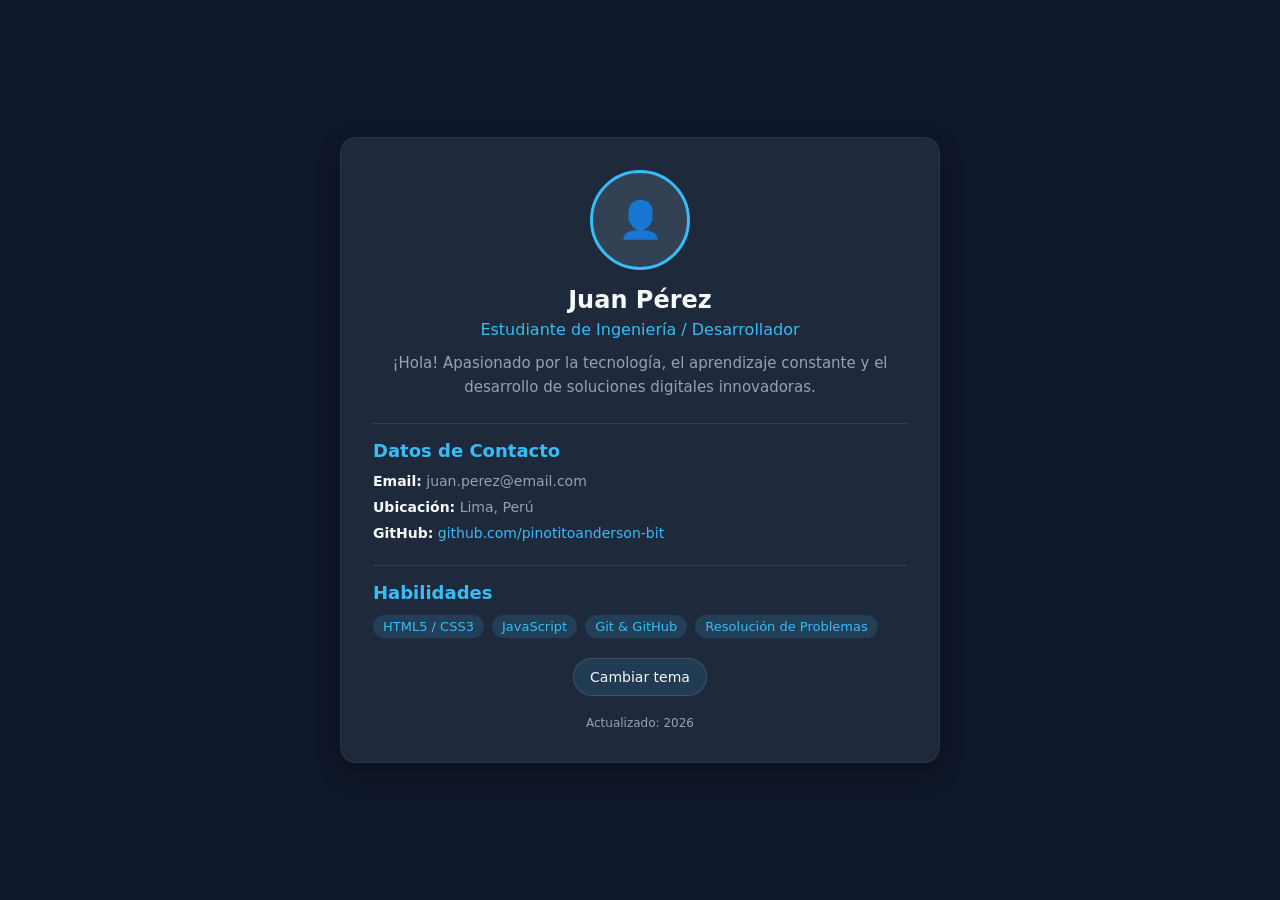
==== index.html @ be680703 "Add index page for GitHub Pages Co-authored-by: Copilot <223556219+Copilot@users.noreply.github.com>" ====
<!DOCTYPE html>
<html lang="es">
<head>
  <meta charset="UTF-8">
  <meta name="viewport" content="width=device-width, initial-scale=1.0">
  <title>Mi Perfil Personal</title>
  <link rel="stylesheet" href="css/styles.css">
</head>
<body>

  <main class="container">
    <header class="header">
      <div class="avatar">👤</div>
      <h1>Juan Pérez</h1>
      <p class="profession">Estudiante de Ingeniería / Desarrollador</p>
      <p class="bio">
        ¡Hola! Apasionado por la tecnología, el aprendizaje constante y el desarrollo de soluciones digitales innovadoras.
      </p>
    </header>

    <section class="section">
      <h2>Datos de Contacto</h2>
      <ul class="info-list">
        <li><strong>Email:</strong> juan.perez@email.com</li>
        <li><strong>Ubicación:</strong> Lima, Perú</li>
        <li><strong>GitHub:</strong> <a href="https://github.com/pinotitoanderson-bit" target="_blank" rel="noopener noreferrer">github.com/pinotitoanderson-bit</a></li>
      </ul>
    </section>

    <section class="section">
      <h2>Habilidades</h2>
      <div class="badges">
        <span class="badge">HTML5 / CSS3</span>
        <span class="badge">JavaScript</span>
        <span class="badge">Git &amp; GitHub</span>
        <span class="badge">Resolución de Problemas</span>
      </div>
    </section>

    <div class="actions">
      <button id="themeToggle" class="theme-toggle" type="button">Cambiar tema</button>
    </div>

    <p class="footer-note">Actualizado: <span id="year"></span></p>
  </main>

  <script src="js/script.js"></script>

</body>
</html>
---- css/styles.css ----
:root {
  --bg: #0f172a;
  --card-bg: #1e293b;
  --text: #f8fafc;
  --text-muted: #94a3b8;
  --accent: #38bdf8;
}

* {
  box-sizing: border-box;
  margin: 0;
  padding: 0;
  font-family: system-ui, -apple-system, BlinkMacSystemFont, 'Segoe UI', Roboto, sans-serif;
}

body {
  background-color: var(--bg);
  color: var(--text);
  display: flex;
  justify-content: center;
  align-items: center;
  min-height: 100vh;
  padding: 20px;
}

.container {
  background: var(--card-bg);
  border-radius: 16px;
  max-width: 600px;
  width: 100%;
  padding: 32px;
  box-shadow: 0 10px 25px rgba(0, 0, 0, 0.3);
  border: 1px solid rgba(255, 255, 255, 0.05);
}

.header {
  text-align: center;
  margin-bottom: 24px;
}

.avatar {
  width: 100px;
  height: 100px;
  border-radius: 50%;
  background: #334155;
  display: flex;
  align-items: center;
  justify-content: center;
  font-size: 36px;
  margin: 0 auto 16px;
  border: 3px solid var(--accent);
}

h1 {
  font-size: 24px;
  margin-bottom: 6px;
}

.profession {
  color: var(--accent);
  font-weight: 500;
  margin-bottom: 12px;
}

.bio {
  color: var(--text-muted);
  line-height: 1.6;
  font-size: 15px;
}

.section {
  margin-top: 24px;
  border-top: 1px solid rgba(255, 255, 255, 0.1);
  padding-top: 16px;
}

h2 {
  font-size: 18px;
  margin-bottom: 12px;
  color: var(--accent);
}

.info-list {
  list-style: none;
  display: grid;
  gap: 10px;
}

.info-list li {
  color: var(--text-muted);
  font-size: 14px;
}

.info-list strong {
  color: var(--text);
}

.info-list a {
  color: var(--accent);
  text-decoration: none;
}

.info-list a:hover,
.info-list a:focus-visible {
  text-decoration: underline;
}

.badges {
  display: flex;
  flex-wrap: wrap;
  gap: 8px;
  margin-top: 8px;
}

.badge {
  background: rgba(56, 189, 248, 0.15);
  color: var(--accent);
  padding: 4px 10px;
  border-radius: 20px;
  font-size: 13px;
}

.actions {
  display: flex;
  justify-content: center;
  margin-top: 20px;
}

.theme-toggle {
  border: 1px solid rgba(255, 255, 255, 0.12);
  background: rgba(56, 189, 248, 0.12);
  color: var(--text);
  border-radius: 999px;
  padding: 10px 16px;
  font-size: 14px;
  cursor: pointer;
  transition: transform 0.2s ease, background 0.2s ease;
}

.theme-toggle:hover {
  transform: translateY(-1px);
  background: rgba(56, 189, 248, 0.2);
}

body.light-theme {
  --bg: #e2e8f0;
  --card-bg: #f8fafc;
  --text: #0f172a;
  --text-muted: #475569;
  --accent: #0284c7;
}

.footer-note {
  margin-top: 20px;
  text-align: center;
  color: var(--text-muted);
  font-size: 12px;
}

@media (max-width: 480px) {
  .container {
    padding: 24px 20px;
  }
}
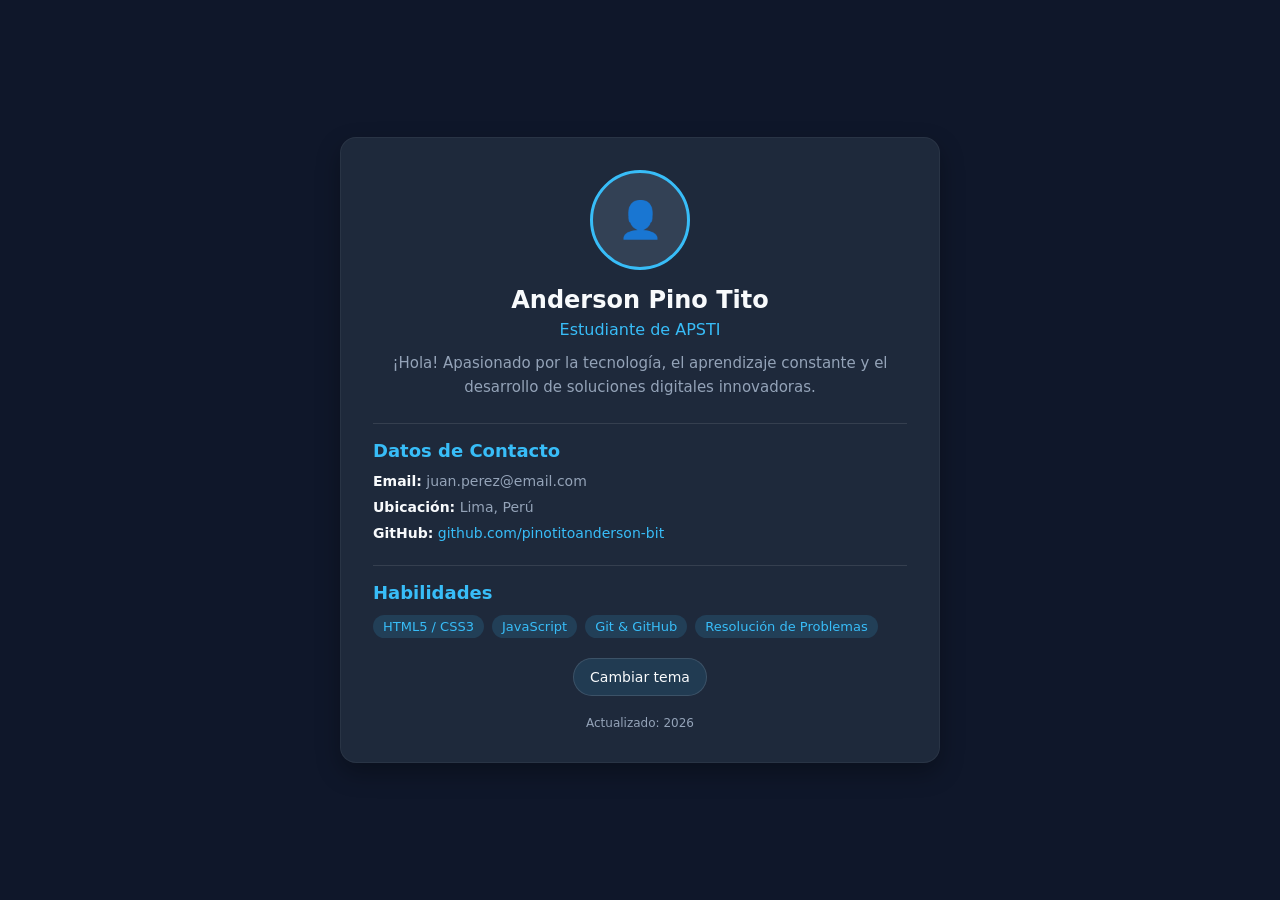
==== commit b3bf3ac1: "Update profile name and program Co-authored-by: Copilot <223556219+Copilot@users.noreply.github.com>" ====
--- a/index.html
+++ b/index.html
@@ -3,7 +3,7 @@
 <head>
   <meta charset="UTF-8">
   <meta name="viewport" content="width=device-width, initial-scale=1.0">
-  <title>Mi Perfil Personal</title>
+  <title>Anderson Pino Tito | Perfil Personal</title>
   <link rel="stylesheet" href="css/styles.css">
 </head>
 <body>
@@ -11,8 +11,8 @@
   <main class="container">
     <header class="header">
       <div class="avatar">👤</div>
-      <h1>Juan Pérez</h1>
-      <p class="profession">Estudiante de Ingeniería / Desarrollador</p>
+      <h1>Anderson Pino Tito</h1>
+      <p class="profession">Estudiante de APSTI</p>
       <p class="bio">
         ¡Hola! Apasionado por la tecnología, el aprendizaje constante y el desarrollo de soluciones digitales innovadoras.
       </p>
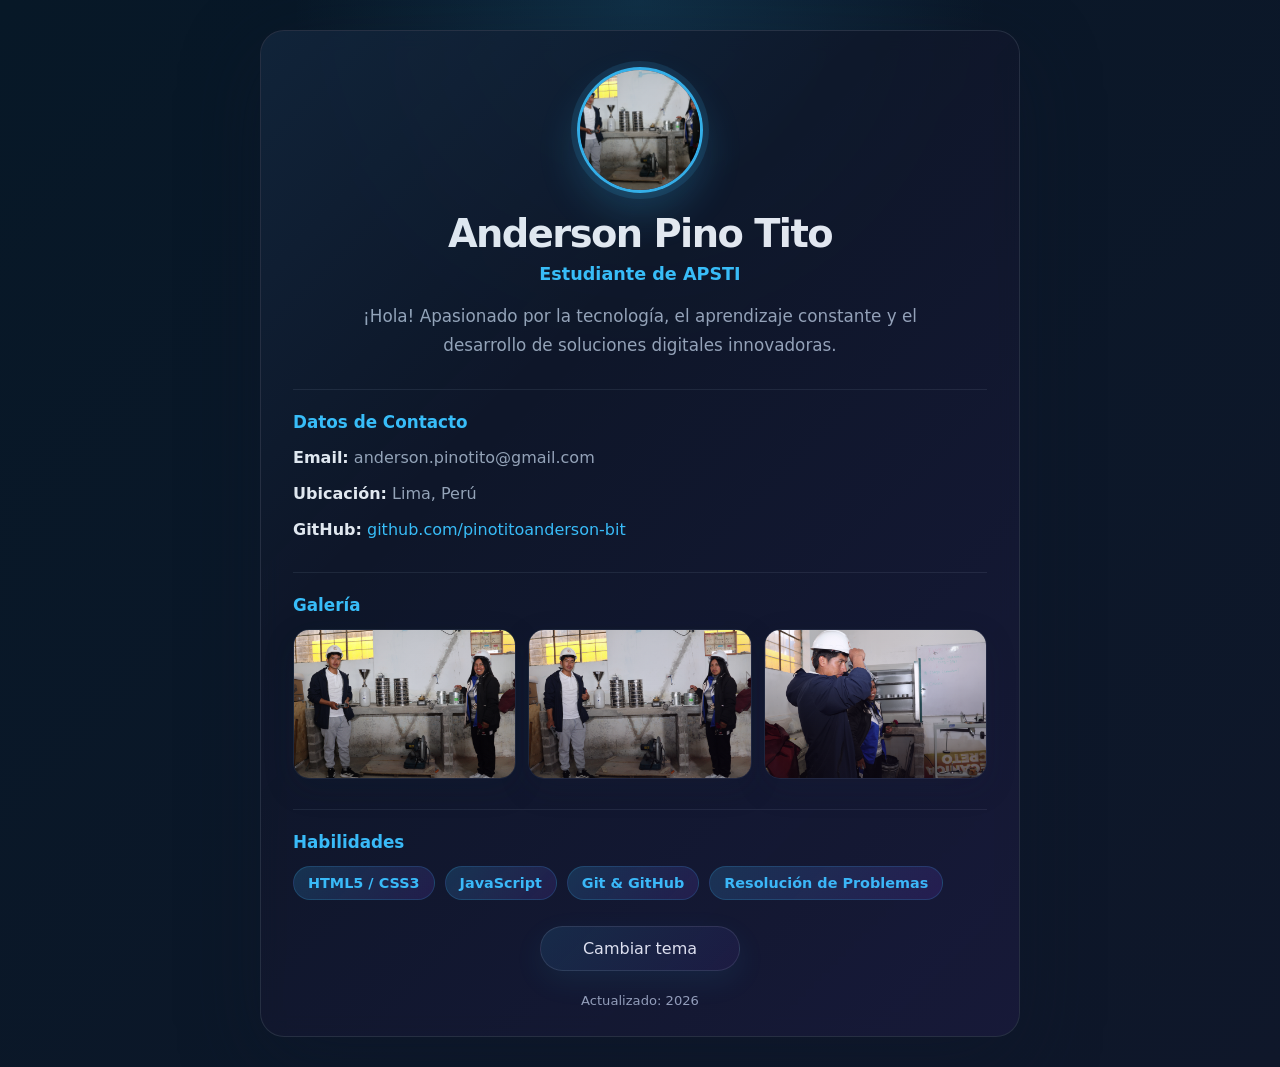
==== commit f7b3dfb3: "Update portfolio photos and styling Co-authored-by: Copilot <223556219+Copilot@users.noreply.github." ====
--- a/index.html
+++ b/index.html
@@ -10,7 +10,9 @@
 
   <main class="container">
     <header class="header">
-      <div class="avatar">👤</div>
+      <div class="avatar">
+        <img src="fotos/846A9989.JPG" alt="Anderson Pino Tito" />
+      </div>
       <h1>Anderson Pino Tito</h1>
       <p class="profession">Estudiante de APSTI</p>
       <p class="bio">
@@ -21,10 +23,19 @@
     <section class="section">
       <h2>Datos de Contacto</h2>
       <ul class="info-list">
-        <li><strong>Email:</strong> juan.perez@email.com</li>
+        <li><strong>Email:</strong> anderson.pinotito@gmail.com</li>
         <li><strong>Ubicación:</strong> Lima, Perú</li>
         <li><strong>GitHub:</strong> <a href="https://github.com/pinotitoanderson-bit" target="_blank" rel="noopener noreferrer">github.com/pinotitoanderson-bit</a></li>
       </ul>
+    </section>
+
+    <section class="section">
+      <h2>Galería</h2>
+      <div class="gallery">
+        <img src="fotos/846A9989.JPG" alt="Foto 1" />
+        <img src="fotos/846A9988.JPG" alt="Foto 2" />
+        <img src="fotos/846A9975.JPG" alt="Foto 3" />
+      </div>
     </section>
 
     <section class="section">
--- a/css/styles.css
+++ b/css/styles.css
@@ -1,9 +1,13 @@
 :root {
-  --bg: #0f172a;
-  --card-bg: #1e293b;
-  --text: #f8fafc;
+  --bg: #071827;
+  --bg-2: #0f172a;
+  --card-bg: rgba(15, 23, 42, 0.8);
+  --card-border: rgba(148, 163, 184, 0.18);
+  --text: #e2e8f0;
   --text-muted: #94a3b8;
   --accent: #38bdf8;
+  --accent-2: #7c3aed;
+  --shadow: rgba(15, 23, 42, 0.4);
 }
 
 * {
@@ -14,151 +18,232 @@
 }
 
 body {
-  background-color: var(--bg);
+  background:
+    radial-gradient(circle at top, rgba(56, 189, 248, 0.15), transparent 28%),
+    linear-gradient(135deg, var(--bg) 0%, var(--bg-2) 100%);
   color: var(--text);
   display: flex;
   justify-content: center;
   align-items: center;
   min-height: 100vh;
-  padding: 20px;
+  padding: 30px 18px;
 }
 
 .container {
+  position: relative;
   background: var(--card-bg);
-  border-radius: 16px;
-  max-width: 600px;
+  border: 1px solid var(--card-border);
+  border-radius: 24px;
+  max-width: 760px;
   width: 100%;
-  padding: 32px;
-  box-shadow: 0 10px 25px rgba(0, 0, 0, 0.3);
-  border: 1px solid rgba(255, 255, 255, 0.05);
+  padding: 36px 32px 28px;
+  box-shadow: 0 24px 80px var(--shadow);
+  backdrop-filter: blur(10px);
+  overflow: hidden;
+}
+
+.container::before {
+  content: "";
+  position: absolute;
+  inset: 0;
+  background: linear-gradient(135deg, rgba(56, 189, 248, 0.08), transparent 35%, rgba(124, 58, 237, 0.08));
+  pointer-events: none;
 }
 
 .header {
   text-align: center;
-  margin-bottom: 24px;
+  margin-bottom: 10px;
 }
 
 .avatar {
-  width: 100px;
-  height: 100px;
+  width: 126px;
+  height: 126px;
   border-radius: 50%;
-  background: #334155;
+  background: linear-gradient(135deg, rgba(56, 189, 248, 0.3), rgba(124, 58, 237, 0.2));
   display: flex;
   align-items: center;
   justify-content: center;
-  font-size: 36px;
-  margin: 0 auto 16px;
-  border: 3px solid var(--accent);
+  overflow: hidden;
+  margin: 0 auto 18px;
+  border: 3px solid rgba(56, 189, 248, 0.9);
+  box-shadow: 0 0 0 6px rgba(56, 189, 248, 0.12), 0 20px 40px rgba(56, 189, 248, 0.2);
+  animation: float 6s ease-in-out infinite;
+}
+
+.avatar img {
+  width: 100%;
+  height: 100%;
+  object-fit: cover;
+  display: block;
 }
 
 h1 {
-  font-size: 24px;
-  margin-bottom: 6px;
+  font-size: clamp(2rem, 3vw, 3rem);
+  margin-bottom: 8px;
+  letter-spacing: -0.04em;
+  font-weight: 800;
 }
 
 .profession {
   color: var(--accent);
-  font-weight: 500;
-  margin-bottom: 12px;
+  font-weight: 700;
+  margin-bottom: 18px;
+  font-size: 1.1rem;
 }
 
 .bio {
   color: var(--text-muted);
-  line-height: 1.6;
-  font-size: 15px;
+  line-height: 1.7;
+  font-size: 1.05rem;
+  max-width: 620px;
+  margin: 0 auto;
 }
 
 .section {
-  margin-top: 24px;
-  border-top: 1px solid rgba(255, 255, 255, 0.1);
-  padding-top: 16px;
+  margin-top: 30px;
+  border-top: 1px solid rgba(148, 163, 184, 0.12);
+  padding-top: 22px;
 }
 
 h2 {
-  font-size: 18px;
-  margin-bottom: 12px;
-  color: var(--accent);
+  font-size: 1.05rem;
+  margin-bottom: 14px;
+  color: var(--accent);
+  font-weight: 800;
 }
 
 .info-list {
   list-style: none;
   display: grid;
-  gap: 10px;
+  gap: 12px;
 }
 
 .info-list li {
   color: var(--text-muted);
-  font-size: 14px;
+  font-size: 1rem;
+  line-height: 1.5;
 }
 
 .info-list strong {
   color: var(--text);
+  font-weight: 700;
 }
 
 .info-list a {
   color: var(--accent);
   text-decoration: none;
+  transition: opacity 0.2s ease;
 }
 
 .info-list a:hover,
 .info-list a:focus-visible {
+  opacity: 0.85;
   text-decoration: underline;
 }
 
+.gallery {
+  display: grid;
+  grid-template-columns: repeat(3, minmax(0, 1fr));
+  gap: 12px;
+  margin-top: 14px;
+}
+
+.gallery img {
+  width: 100%;
+  height: 150px;
+  object-fit: cover;
+  border-radius: 16px;
+  border: 1px solid rgba(148, 163, 184, 0.1);
+  box-shadow: 0 10px 30px rgba(15, 23, 42, 0.2);
+  transition: transform 0.25s ease, box-shadow 0.25s ease;
+}
+
+.gallery img:hover {
+  transform: translateY(-4px) scale(1.01);
+  box-shadow: 0 18px 35px rgba(56, 189, 248, 0.18);
+}
+
+@keyframes float {
+  0%, 100% {
+    transform: translateY(0px);
+  }
+  50% {
+    transform: translateY(-8px);
+  }
+}
+
 .badges {
   display: flex;
   flex-wrap: wrap;
-  gap: 8px;
+  gap: 10px;
   margin-top: 8px;
 }
 
 .badge {
-  background: rgba(56, 189, 248, 0.15);
-  color: var(--accent);
-  padding: 4px 10px;
-  border-radius: 20px;
-  font-size: 13px;
+  background: linear-gradient(135deg, rgba(56, 189, 248, 0.18), rgba(124, 58, 237, 0.15));
+  color: var(--accent);
+  padding: 8px 14px;
+  border-radius: 999px;
+  font-size: 0.9rem;
+  border: 1px solid rgba(56, 189, 248, 0.18);
+  font-weight: 600;
 }
 
 .actions {
   display: flex;
   justify-content: center;
-  margin-top: 20px;
+  margin-top: 26px;
 }
 
 .theme-toggle {
-  border: 1px solid rgba(255, 255, 255, 0.12);
-  background: rgba(56, 189, 248, 0.12);
+  border: 1px solid rgba(148, 163, 184, 0.18);
+  background: linear-gradient(135deg, rgba(56, 189, 248, 0.12), rgba(124, 58, 237, 0.08));
   color: var(--text);
   border-radius: 999px;
-  padding: 10px 16px;
-  font-size: 14px;
+  padding: 12px 22px;
+  font-size: 1rem;
   cursor: pointer;
-  transition: transform 0.2s ease, background 0.2s ease;
+  min-width: 200px;
+  transition: transform 0.2s ease, box-shadow 0.2s ease, border-color 0.2s ease;
+  box-shadow: 0 10px 30px rgba(56, 189, 248, 0.08);
 }
 
 .theme-toggle:hover {
-  transform: translateY(-1px);
-  background: rgba(56, 189, 248, 0.2);
+  transform: translateY(-2px);
+  border-color: rgba(56, 189, 248, 0.3);
+  box-shadow: 0 16px 35px rgba(56, 189, 248, 0.12);
 }
 
 body.light-theme {
-  --bg: #e2e8f0;
-  --card-bg: #f8fafc;
+  --bg: #dfeaf6;
+  --bg-2: #edf6ff;
+  --card-bg: rgba(248, 250, 252, 0.8);
+  --card-border: rgba(15, 23, 42, 0.07);
   --text: #0f172a;
   --text-muted: #475569;
-  --accent: #0284c7;
+  --accent: #0ea5e9;
+  --accent-2: #7c3aed;
+  --shadow: rgba(15, 23, 42, 0.08);
 }
 
 .footer-note {
-  margin-top: 20px;
+  margin-top: 22px;
   text-align: center;
   color: var(--text-muted);
-  font-size: 12px;
-}
-
-@media (max-width: 480px) {
+  font-size: 0.82rem;
+}
+
+@media (max-width: 640px) {
   .container {
-    padding: 24px 20px;
-  }
-}
+    padding: 28px 22px 22px;
+  }
+
+  .gallery {
+    grid-template-columns: 1fr;
+  }
+
+  .avatar {
+    width: 110px;
+    height: 110px;
+  }
+}
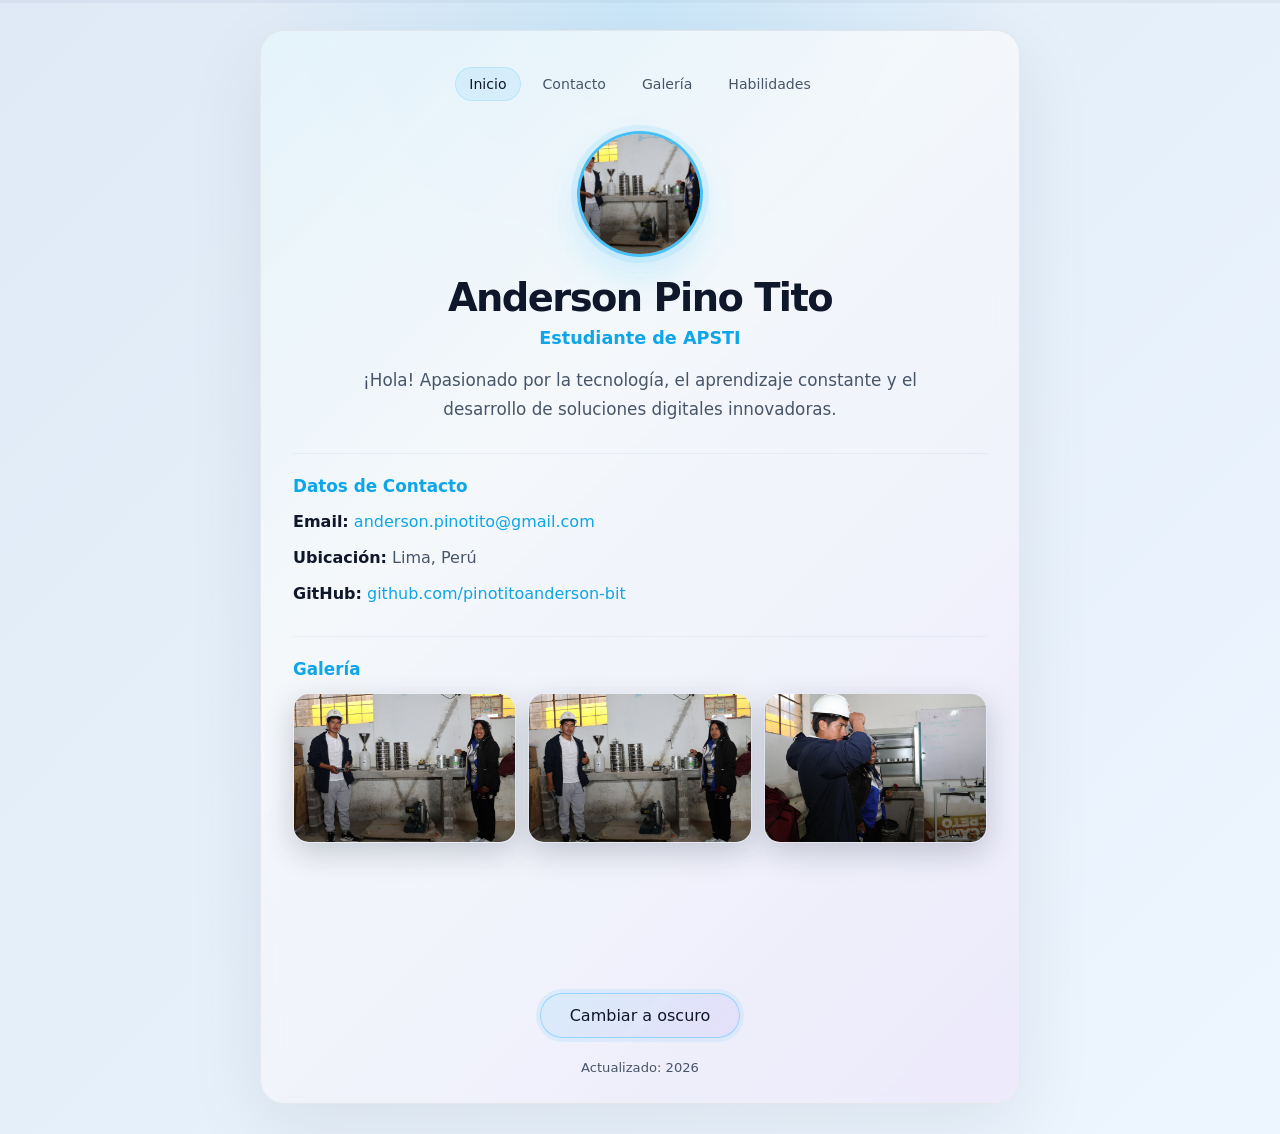
==== commit a3c8784c: "Make portfolio more interactive Co-authored-by: Copilot <223556219+Copilot@users.noreply.github.com>" ====
--- a/index.html
+++ b/index.html
@@ -8,8 +8,19 @@
 </head>
 <body>
 
+  <div class="scroll-progress" aria-hidden="true">
+    <span id="scrollProgress"></span>
+  </div>
+
   <main class="container">
-    <header class="header">
+    <nav class="site-nav" aria-label="Navegación principal">
+      <a href="#inicio">Inicio</a>
+      <a href="#contacto">Contacto</a>
+      <a href="#galeria">Galería</a>
+      <a href="#habilidades">Habilidades</a>
+    </nav>
+
+    <header class="header reveal" id="inicio">
       <div class="avatar">
         <img src="fotos/846A9989.JPG" alt="Anderson Pino Tito" />
       </div>
@@ -20,25 +31,31 @@
       </p>
     </header>
 
-    <section class="section">
+    <section class="section reveal" id="contacto">
       <h2>Datos de Contacto</h2>
       <ul class="info-list">
-        <li><strong>Email:</strong> anderson.pinotito@gmail.com</li>
+        <li><strong>Email:</strong> <a href="mailto:anderson.pinotito@gmail.com">anderson.pinotito@gmail.com</a></li>
         <li><strong>Ubicación:</strong> Lima, Perú</li>
         <li><strong>GitHub:</strong> <a href="https://github.com/pinotitoanderson-bit" target="_blank" rel="noopener noreferrer">github.com/pinotitoanderson-bit</a></li>
       </ul>
     </section>
 
-    <section class="section">
+    <section class="section reveal" id="galeria">
       <h2>Galería</h2>
       <div class="gallery">
-        <img src="fotos/846A9989.JPG" alt="Foto 1" />
-        <img src="fotos/846A9988.JPG" alt="Foto 2" />
-        <img src="fotos/846A9975.JPG" alt="Foto 3" />
+        <button class="gallery-item" type="button" aria-label="Ampliar foto 1" data-gallery-index="0">
+          <img src="fotos/846A9989.JPG" alt="Foto 1 de Anderson Pino Tito" />
+        </button>
+        <button class="gallery-item" type="button" aria-label="Ampliar foto 2" data-gallery-index="1">
+          <img src="fotos/846A9988.JPG" alt="Foto 2 de Anderson Pino Tito" />
+        </button>
+        <button class="gallery-item" type="button" aria-label="Ampliar foto 3" data-gallery-index="2">
+          <img src="fotos/846A9975.JPG" alt="Foto 3 de Anderson Pino Tito" />
+        </button>
       </div>
     </section>
 
-    <section class="section">
+    <section class="section reveal" id="habilidades">
       <h2>Habilidades</h2>
       <div class="badges">
         <span class="badge">HTML5 / CSS3</span>
@@ -49,12 +66,22 @@
     </section>
 
     <div class="actions">
-      <button id="themeToggle" class="theme-toggle" type="button">Cambiar tema</button>
+      <button id="themeToggle" class="theme-toggle" type="button" aria-pressed="false">Cambiar tema</button>
     </div>
 
     <p class="footer-note">Actualizado: <span id="year"></span></p>
   </main>
 
+  <dialog class="gallery-dialog" id="galleryDialog" aria-label="Visor de fotografías">
+    <button class="lightbox-close" id="closeGallery" type="button" aria-label="Cerrar galería">×</button>
+    <button class="lightbox-nav lightbox-previous" id="previousPhoto" type="button" aria-label="Foto anterior">‹</button>
+    <figure>
+      <img id="lightboxImage" src="" alt="" />
+      <figcaption id="lightboxCaption"></figcaption>
+    </figure>
+    <button class="lightbox-nav lightbox-next" id="nextPhoto" type="button" aria-label="Foto siguiente">›</button>
+  </dialog>
+
   <script src="js/script.js"></script>
 
 </body>
--- a/css/styles.css
+++ b/css/styles.css
@@ -24,9 +24,26 @@
   color: var(--text);
   display: flex;
   justify-content: center;
-  align-items: center;
+  align-items: flex-start;
   min-height: 100vh;
   padding: 30px 18px;
+}
+
+.scroll-progress {
+  position: fixed;
+  inset: 0 0 auto;
+  height: 3px;
+  z-index: 20;
+  background: rgba(148, 163, 184, 0.12);
+}
+
+.scroll-progress span {
+  display: block;
+  width: 0;
+  height: 100%;
+  background: linear-gradient(90deg, var(--accent), var(--accent-2));
+  box-shadow: 0 0 12px rgba(56, 189, 248, 0.6);
+  transition: width 0.1s linear;
 }
 
 .container {
@@ -48,6 +65,53 @@
   inset: 0;
   background: linear-gradient(135deg, rgba(56, 189, 248, 0.08), transparent 35%, rgba(124, 58, 237, 0.08));
   pointer-events: none;
+}
+
+.site-nav {
+  position: relative;
+  z-index: 1;
+  display: flex;
+  justify-content: center;
+  flex-wrap: wrap;
+  gap: 8px;
+  margin: 0 auto 30px;
+}
+
+.site-nav a {
+  padding: 8px 13px;
+  border: 1px solid transparent;
+  border-radius: 999px;
+  color: var(--text-muted);
+  font-size: 0.88rem;
+  text-decoration: none;
+  transition: color 0.2s ease, background 0.2s ease, border-color 0.2s ease;
+}
+
+.site-nav a:hover,
+.site-nav a:focus-visible,
+.site-nav a.is-active {
+  color: var(--text);
+  background: rgba(56, 189, 248, 0.1);
+  border-color: rgba(56, 189, 248, 0.2);
+}
+
+.container > * {
+  position: relative;
+  z-index: 1;
+}
+
+.reveal {
+  opacity: 1;
+  transform: translateY(0);
+}
+
+.motion-ready .reveal:not(.is-visible) {
+  opacity: 0;
+  transform: translateY(18px);
+}
+
+.motion-ready .reveal {
+  transition: opacity 0.65s ease, transform 0.65s ease;
 }
 
 .header {
@@ -148,6 +212,16 @@
   margin-top: 14px;
 }
 
+.gallery-item {
+  display: block;
+  width: 100%;
+  padding: 0;
+  border: 0;
+  border-radius: 16px;
+  background: transparent;
+  cursor: zoom-in;
+}
+
 .gallery img {
   width: 100%;
   height: 150px;
@@ -155,12 +229,109 @@
   border-radius: 16px;
   border: 1px solid rgba(148, 163, 184, 0.1);
   box-shadow: 0 10px 30px rgba(15, 23, 42, 0.2);
-  transition: transform 0.25s ease, box-shadow 0.25s ease;
-}
-
-.gallery img:hover {
-  transform: translateY(-4px) scale(1.01);
+  transition: transform 0.25s ease, box-shadow 0.25s ease, filter 0.25s ease;
+}
+
+.gallery-item:hover img,
+.gallery-item:focus-visible img {
+  transform: translateY(-4px) scale(1.02);
   box-shadow: 0 18px 35px rgba(56, 189, 248, 0.18);
+  filter: saturate(1.12);
+}
+
+.gallery-item:focus-visible {
+  outline: 2px solid var(--accent);
+  outline-offset: 4px;
+}
+
+.gallery-dialog {
+  position: fixed;
+  inset: 0;
+  width: min(900px, calc(100vw - 32px));
+  max-width: none;
+  max-height: calc(100vh - 32px);
+  margin: auto;
+  padding: 58px 76px 24px;
+  overflow: auto;
+  color: var(--text);
+  background: rgba(7, 16, 31, 0.96);
+  border: 1px solid var(--card-border);
+  border-radius: 22px;
+  box-shadow: 0 24px 80px rgba(0, 0, 0, 0.55);
+}
+
+.gallery-dialog::backdrop {
+  background: rgba(2, 6, 23, 0.82);
+  backdrop-filter: blur(8px);
+}
+
+.gallery-dialog figure {
+  display: grid;
+  justify-items: center;
+  gap: 14px;
+}
+
+.gallery-dialog figure img {
+  display: block;
+  max-width: 100%;
+  max-height: min(72vh, 720px);
+  object-fit: contain;
+  border-radius: 14px;
+}
+
+.gallery-dialog figcaption {
+  color: var(--text-muted);
+  text-align: center;
+  font-size: 0.92rem;
+}
+
+.lightbox-close,
+.lightbox-nav {
+  position: absolute;
+  display: grid;
+  place-items: center;
+  color: var(--text);
+  background: rgba(148, 163, 184, 0.12);
+  border: 1px solid rgba(148, 163, 184, 0.2);
+  cursor: pointer;
+  transition: background 0.2s ease, transform 0.2s ease;
+}
+
+.lightbox-close:hover,
+.lightbox-nav:hover {
+  background: rgba(56, 189, 248, 0.22);
+  transform: scale(1.06);
+}
+
+.lightbox-close {
+  top: 14px;
+  right: 14px;
+  width: 38px;
+  height: 38px;
+  border-radius: 50%;
+  font-size: 1.5rem;
+}
+
+.lightbox-nav {
+  top: 50%;
+  width: 42px;
+  height: 42px;
+  border-radius: 50%;
+  font-size: 1.8rem;
+  line-height: 1;
+  transform: translateY(-50%);
+}
+
+.lightbox-nav:hover {
+  transform: translateY(-50%) scale(1.06);
+}
+
+.lightbox-previous {
+  left: 16px;
+}
+
+.lightbox-next {
+  right: 16px;
 }
 
 @keyframes float {
@@ -212,6 +383,11 @@
   transform: translateY(-2px);
   border-color: rgba(56, 189, 248, 0.3);
   box-shadow: 0 16px 35px rgba(56, 189, 248, 0.12);
+}
+
+.theme-toggle[aria-pressed="true"] {
+  border-color: rgba(56, 189, 248, 0.45);
+  box-shadow: 0 0 0 4px rgba(56, 189, 248, 0.1);
 }
 
 body.light-theme {
@@ -238,6 +414,16 @@
     padding: 28px 22px 22px;
   }
 
+  .site-nav {
+    gap: 2px;
+    margin-bottom: 24px;
+  }
+
+  .site-nav a {
+    padding: 7px 9px;
+    font-size: 0.8rem;
+  }
+
   .gallery {
     grid-template-columns: 1fr;
   }
@@ -246,4 +432,32 @@
     width: 110px;
     height: 110px;
   }
-}
+
+  .gallery-dialog {
+    padding: 58px 48px 20px;
+  }
+
+  .lightbox-previous {
+    left: 8px;
+  }
+
+  .lightbox-next {
+    right: 8px;
+  }
+}
+
+@media (prefers-reduced-motion: reduce) {
+  *,
+  *::before,
+  *::after {
+    scroll-behavior: auto !important;
+    animation-duration: 0.01ms !important;
+    animation-iteration-count: 1 !important;
+    transition-duration: 0.01ms !important;
+  }
+
+  .motion-ready .reveal:not(.is-visible) {
+    opacity: 1;
+    transform: none;
+  }
+}
